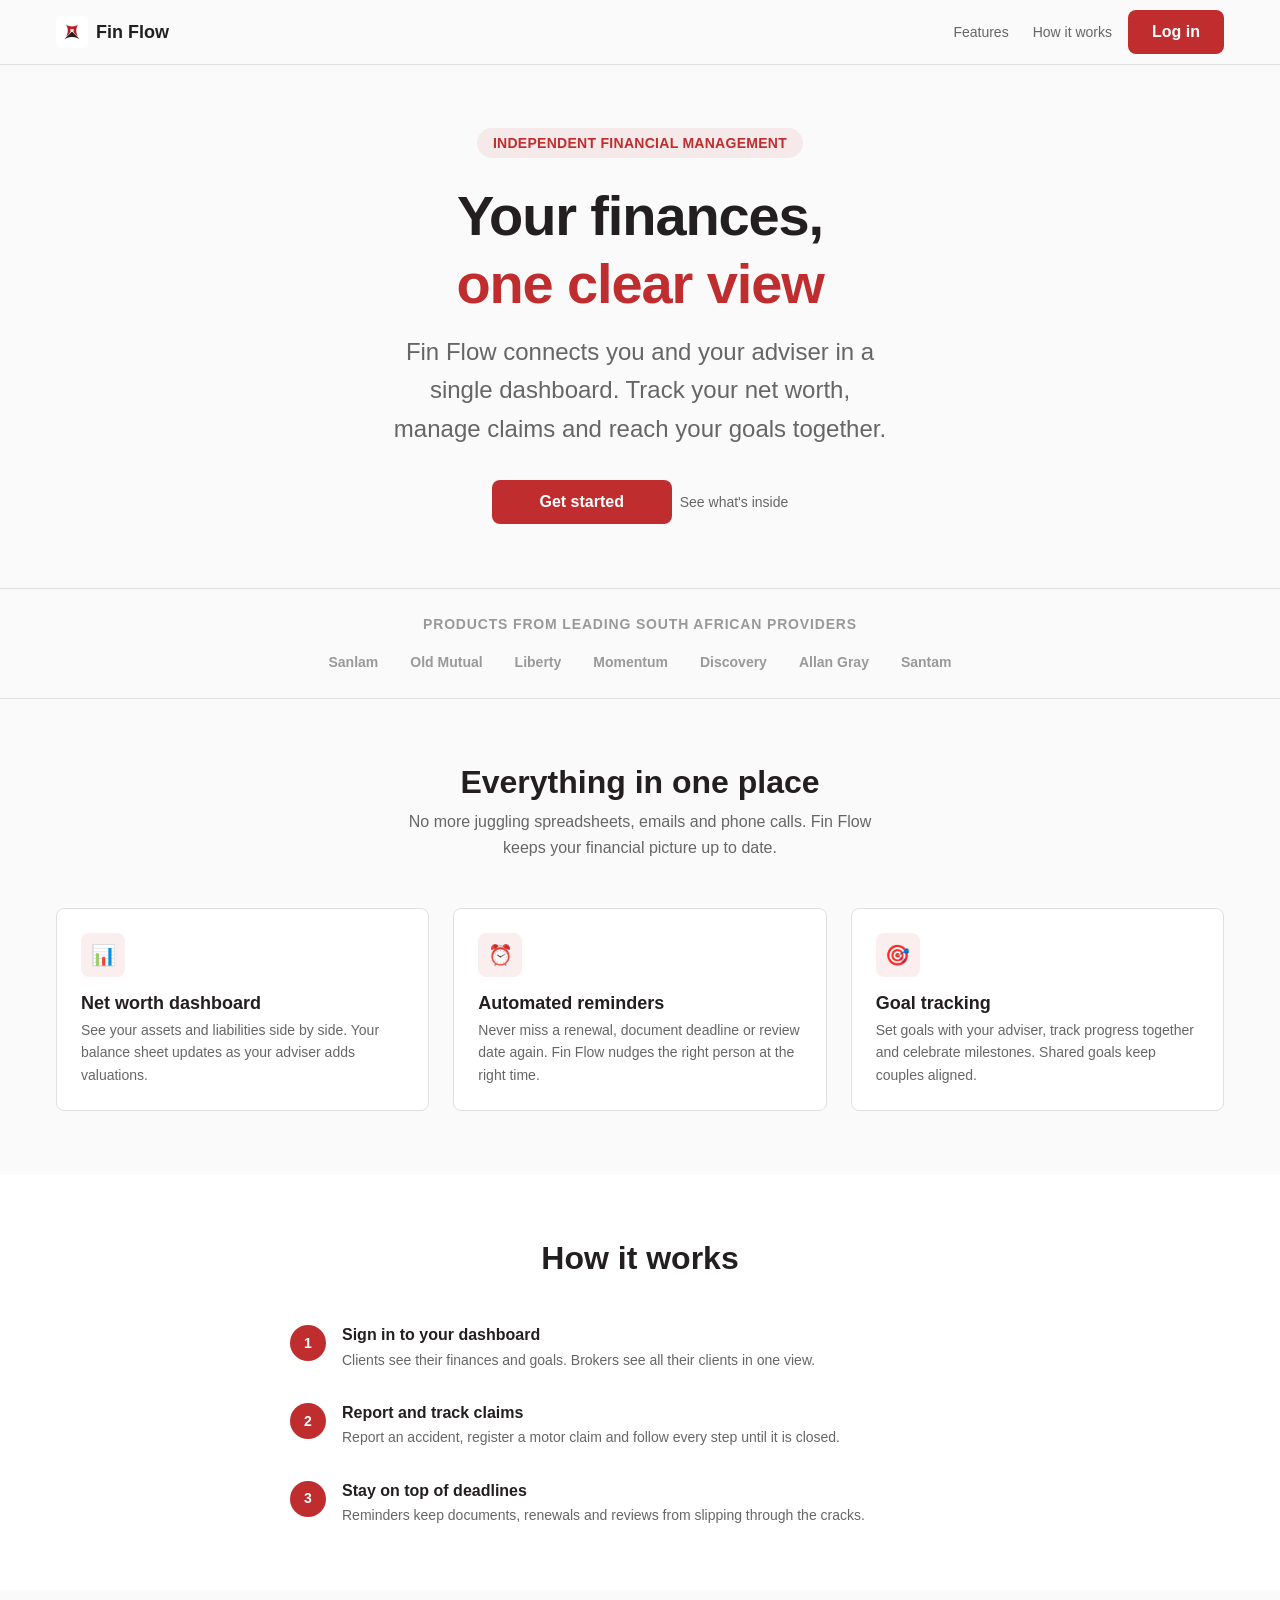
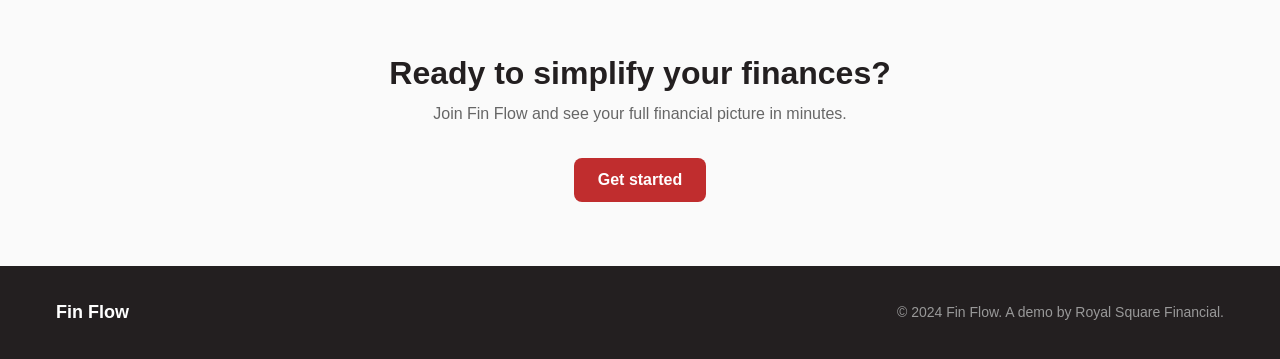
==== index.html @ 64ef0814 "feat: add base styles, landing page layout, and sample data for Fin Flow application - Created base." ====
<!DOCTYPE html>
<html lang="en">
<head>
  <meta charset="UTF-8">
  <meta name="viewport" content="width=device-width, initial-scale=1.0">
  <title>Fin Flow - Financial management for advisers and clients</title>
  <meta name="description" content="Fin Flow connects independent financial advisers with their clients. Track net worth, manage claims and stay on top of goals in one place.">
  <link rel="stylesheet" href="base.css">
  <link rel="stylesheet" href="index.css">
</head>
<body>

  <!-- Header -->
  <header class="site-header">
    <div class="container header-inner">
      <a href="index.html" class="logo" aria-label="Fin Flow home">
        <img src="assets/logo.jpg" alt="Fin Flow logo">
        <span class="logo-name">Fin Flow</span>
      </a>
      <nav class="main-nav" aria-label="Main navigation">
        <a href="#features" class="nav-link">Features</a>
        <a href="#how-it-works" class="nav-link">How it works</a>
        <a href="portal.html" class="btn btn-primary">Log in</a>
      </nav>
    </div>
  </header>

  <!-- Hero -->
  <section class="hero">
    <div class="container">
      <span class="hero-badge">Independent financial management</span>
      <h1>Your finances,<br><span>one clear view</span></h1>
      <p class="hero-sub">Fin Flow connects you and your adviser in a single dashboard. Track your net worth, manage claims and reach your goals together.</p>
      <div class="hero-cta">
        <a href="portal.html" class="btn btn-primary">Get started</a>
        <a href="#features" class="btn-secondary">See what's inside</a>
      </div>
    </div>
  </section>

  <!-- Trust strip -->
  <section class="trust-strip">
    <div class="container">
      <p>Products from leading South African providers</p>
      <div class="trust-logos">
        <span>Sanlam</span>
        <span>Old Mutual</span>
        <span>Liberty</span>
        <span>Momentum</span>
        <span>Discovery</span>
        <span>Allan Gray</span>
        <span>Santam</span>
      </div>
    </div>
  </section>

  <!-- Features -->
  <section class="features" id="features">
    <div class="container">
      <div class="features-heading">
        <h2>Everything in one place</h2>
        <p>No more juggling spreadsheets, emails and phone calls. Fin Flow keeps your financial picture up to date.</p>
      </div>
      <div class="feature-grid">
        <div class="feature-card">
          <div class="feature-icon" aria-hidden="true">&#x1F4CA;</div>
          <h3>Net worth dashboard</h3>
          <p>See your assets and liabilities side by side. Your balance sheet updates as your adviser adds valuations.</p>
        </div>
        <div class="feature-card">
          <div class="feature-icon" aria-hidden="true">&#x23F0;</div>
          <h3>Automated reminders</h3>
          <p>Never miss a renewal, document deadline or review date again. Fin Flow nudges the right person at the right time.</p>
        </div>
        <div class="feature-card">
          <div class="feature-icon" aria-hidden="true">&#x1F3AF;</div>
          <h3>Goal tracking</h3>
          <p>Set goals with your adviser, track progress together and celebrate milestones. Shared goals keep couples aligned.</p>
        </div>
      </div>
    </div>
  </section>

  <!-- How it works -->
  <section class="how-it-works" id="how-it-works">
    <div class="container">
      <h2>How it works</h2>
      <div class="steps">
        <div class="step">
          <div class="step-number" aria-hidden="true">1</div>
          <div>
            <h3>Sign in to your dashboard</h3>
            <p>Clients see their finances and goals. Brokers see all their clients in one view.</p>
          </div>
        </div>
        <div class="step">
          <div class="step-number" aria-hidden="true">2</div>
          <div>
            <h3>Report and track claims</h3>
            <p>Report an accident, register a motor claim and follow every step until it is closed.</p>
          </div>
        </div>
        <div class="step">
          <div class="step-number" aria-hidden="true">3</div>
          <div>
            <h3>Stay on top of deadlines</h3>
            <p>Reminders keep documents, renewals and reviews from slipping through the cracks.</p>
          </div>
        </div>
      </div>
    </div>
  </section>

  <!-- Final CTA -->
  <section class="final-cta">
    <div class="container">
      <h2>Ready to simplify your finances?</h2>
      <p>Join Fin Flow and see your full financial picture in minutes.</p>
      <a href="portal.html" class="btn btn-primary">Get started</a>
    </div>
  </section>

  <!-- Footer -->
  <footer class="site-footer">
    <div class="container footer-inner">
      <span class="footer-logo">Fin Flow</span>
      <span class="footer-copy">&copy; 2024 Fin Flow. A demo by Royal Square Financial.</span>
    </div>
  </footer>

  <script src="data.js"></script>
  <script src="index.js"></script>
</body>
</html>
---- base.css ----
/* ── Colour tokens ── */
:root {
  --crimson: #C02D2E;
  --crimson-hover: #a12425;
  --black: #231F20;
  --offwhite: #FAFAFA;
  --charcoal: #333333;

  /* Tints for borders, cards and subtle backgrounds */
  --grey-100: #f0f0f0;
  --grey-200: #e0e0e0;
  --grey-400: #999999;
  --grey-600: #666666;

  /* Spacing scale */
  --space-xs: 0.25rem;
  --space-sm: 0.5rem;
  --space-md: 1rem;
  --space-lg: 1.5rem;
  --space-xl: 2rem;
  --space-2xl: 3rem;
  --space-3xl: 4rem;

  /* Typography */
  --font-family: -apple-system, BlinkMacSystemFont, "Segoe UI", Roboto, Oxygen,
    Ubuntu, Cantarell, "Helvetica Neue", Arial, sans-serif;
  --font-size-sm: 0.875rem;
  --font-size-base: 1rem;
  --font-size-lg: 1.125rem;
  --font-size-xl: 1.5rem;
  --font-size-2xl: 2rem;
  --font-size-3xl: 2.5rem;
  --line-height: 1.6;

  /* Layout */
  --max-width: 1200px;
  --border-radius: 0.5rem;
}

/* ── Reset ── */
*,
*::before,
*::after {
  box-sizing: border-box;
  margin: 0;
  padding: 0;
}

html {
  scroll-behavior: smooth;
  -webkit-text-size-adjust: 100%;
}

body {
  font-family: var(--font-family);
  font-size: var(--font-size-base);
  line-height: var(--line-height);
  color: var(--charcoal);
  background-color: var(--offwhite);
  min-height: 100vh;
}

img {
  max-width: 100%;
  height: auto;
  display: block;
}

a {
  color: var(--charcoal);
  text-decoration: none;
}

a:hover {
  color: var(--crimson);
}

h1, h2, h3, h4, h5, h6 {
  color: var(--black);
  line-height: 1.2;
}

button {
  font-family: inherit;
  font-size: inherit;
  cursor: pointer;
  border: none;
  background: none;
}

/* ── Common components ── */
.btn {
  display: inline-flex;
  align-items: center;
  justify-content: center;
  padding: var(--space-sm) var(--space-lg);
  min-height: 44px;
  min-width: 44px;
  font-size: var(--font-size-base);
  font-weight: 600;
  border-radius: var(--border-radius);
  transition: background-color 0.2s, color 0.2s, transform 0.1s;
  text-align: center;
  text-decoration: none;
}

.btn:active {
  transform: scale(0.98);
}

.btn-primary {
  background-color: var(--crimson);
  color: #fff;
}

.btn-primary:hover {
  background-color: var(--crimson-hover);
  color: #fff;
}

.btn-primary:focus-visible {
  outline: 3px solid var(--crimson);
  outline-offset: 2px;
}

.btn-outline {
  background-color: transparent;
  color: var(--charcoal);
  border: 2px solid var(--grey-200);
}

.btn-outline:hover {
  border-color: var(--crimson);
  color: var(--crimson);
}

.btn-outline:focus-visible {
  outline: 3px solid var(--crimson);
  outline-offset: 2px;
}

.container {
  width: 100%;
  max-width: var(--max-width);
  margin: 0 auto;
  padding-inline: var(--space-md);
}

/* ── Accessibility ── */
.sr-only {
  position: absolute;
  width: 1px;
  height: 1px;
  padding: 0;
  margin: -1px;
  overflow: hidden;
  clip: rect(0, 0, 0, 0);
  white-space: nowrap;
  border: 0;
}

:focus-visible {
  outline: 3px solid var(--crimson);
  outline-offset: 2px;
}
---- index.css ----
/* ── Landing page ── */

/* Header */
.site-header {
  position: fixed;
  top: 0;
  left: 0;
  right: 0;
  z-index: 100;
  background-color: var(--offwhite);
  border-bottom: 1px solid var(--grey-200);
}

.header-inner {
  display: flex;
  align-items: center;
  justify-content: space-between;
  height: 3.5rem;
}

.logo {
  display: flex;
  align-items: center;
  gap: var(--space-sm);
}

.logo img {
  width: 32px;
  height: 32px;
  border-radius: 4px;
}

.logo-name {
  font-size: var(--font-size-lg);
  font-weight: 700;
  color: var(--black);
}

.main-nav {
  display: flex;
  align-items: center;
  gap: var(--space-sm);
}

.nav-link {
  display: none;
  font-size: var(--font-size-sm);
  font-weight: 500;
  color: var(--grey-600);
  padding: var(--space-xs) var(--space-sm);
  min-height: 44px;
  align-items: center;
}

.nav-link:hover {
  color: var(--black);
}

/* Hero */
.hero {
  padding-top: calc(3.5rem + var(--space-2xl));
  padding-bottom: var(--space-2xl);
  text-align: center;
}

.hero-badge {
  display: inline-block;
  font-size: var(--font-size-sm);
  font-weight: 600;
  color: var(--crimson);
  background-color: rgba(192, 45, 46, 0.08);
  padding: var(--space-xs) var(--space-md);
  border-radius: 100px;
  margin-bottom: var(--space-lg);
  letter-spacing: 0.02em;
  text-transform: uppercase;
}

.hero h1 {
  font-size: var(--font-size-2xl);
  font-weight: 800;
  margin-bottom: var(--space-md);
  letter-spacing: -0.02em;
}

.hero h1 span {
  color: var(--crimson);
}

.hero-sub {
  font-size: var(--font-size-lg);
  color: var(--grey-600);
  max-width: 500px;
  margin: 0 auto var(--space-xl);
}

.hero-cta {
  display: flex;
  flex-direction: column;
  align-items: center;
  gap: var(--space-sm);
}

.hero-cta .btn {
  width: 100%;
  max-width: 280px;
}

.hero-cta .btn-secondary {
  font-size: var(--font-size-sm);
  color: var(--grey-600);
  min-height: 44px;
  display: inline-flex;
  align-items: center;
}

.hero-cta .btn-secondary:hover {
  color: var(--crimson);
}

/* Trust strip */
.trust-strip {
  padding: var(--space-lg) 0;
  text-align: center;
  border-top: 1px solid var(--grey-200);
  border-bottom: 1px solid var(--grey-200);
}

.trust-strip p {
  font-size: var(--font-size-sm);
  color: var(--grey-400);
  text-transform: uppercase;
  letter-spacing: 0.06em;
  font-weight: 600;
}

.trust-logos {
  display: flex;
  flex-wrap: wrap;
  justify-content: center;
  gap: var(--space-md) var(--space-xl);
  margin-top: var(--space-md);
}

.trust-logos span {
  font-size: var(--font-size-sm);
  font-weight: 700;
  color: var(--grey-400);
}

/* Features */
.features {
  padding: var(--space-3xl) 0;
}

.features-heading {
  text-align: center;
  margin-bottom: var(--space-2xl);
}

.features-heading h2 {
  font-size: var(--font-size-xl);
  margin-bottom: var(--space-sm);
}

.features-heading p {
  color: var(--grey-600);
  max-width: 480px;
  margin: 0 auto;
}

.feature-grid {
  display: grid;
  gap: var(--space-lg);
}

.feature-card {
  background: #fff;
  border: 1px solid var(--grey-200);
  border-radius: var(--border-radius);
  padding: var(--space-lg);
}

.feature-icon {
  width: 44px;
  height: 44px;
  border-radius: var(--border-radius);
  background-color: rgba(192, 45, 46, 0.08);
  display: flex;
  align-items: center;
  justify-content: center;
  margin-bottom: var(--space-md);
  font-size: 1.25rem;
}

.feature-card h3 {
  font-size: var(--font-size-lg);
  margin-bottom: var(--space-xs);
}

.feature-card p {
  font-size: var(--font-size-sm);
  color: var(--grey-600);
}

/* How it works */
.how-it-works {
  padding: var(--space-3xl) 0;
  background: #fff;
}

.how-it-works h2 {
  text-align: center;
  font-size: var(--font-size-xl);
  margin-bottom: var(--space-2xl);
}

.steps {
  display: grid;
  gap: var(--space-xl);
  max-width: 600px;
  margin: 0 auto;
}

.step {
  display: flex;
  gap: var(--space-md);
  align-items: flex-start;
}

.step-number {
  flex-shrink: 0;
  width: 36px;
  height: 36px;
  border-radius: 50%;
  background-color: var(--crimson);
  color: #fff;
  font-weight: 700;
  font-size: var(--font-size-sm);
  display: flex;
  align-items: center;
  justify-content: center;
}

.step h3 {
  font-size: var(--font-size-base);
  margin-bottom: var(--space-xs);
}

.step p {
  font-size: var(--font-size-sm);
  color: var(--grey-600);
}

/* Final CTA */
.final-cta {
  padding: var(--space-3xl) 0;
  text-align: center;
}

.final-cta h2 {
  font-size: var(--font-size-xl);
  margin-bottom: var(--space-sm);
}

.final-cta p {
  color: var(--grey-600);
  margin-bottom: var(--space-xl);
}

/* Footer */
.site-footer {
  background-color: var(--black);
  color: #fff;
  padding: var(--space-xl) 0;
}

.footer-inner {
  display: flex;
  flex-direction: column;
  align-items: center;
  gap: var(--space-md);
  text-align: center;
}

.footer-logo {
  font-size: var(--font-size-lg);
  font-weight: 700;
  color: #fff;
}

.footer-copy {
  font-size: var(--font-size-sm);
  color: var(--grey-400);
}

/* ── Tablet: 768px+ ── */
@media (min-width: 768px) {
  .hero h1 {
    font-size: var(--font-size-3xl);
  }

  .hero-cta {
    flex-direction: row;
    justify-content: center;
  }

  .hero-cta .btn {
    width: auto;
    min-width: 180px;
  }

  .feature-grid {
    grid-template-columns: repeat(3, 1fr);
  }

  .steps {
    max-width: 700px;
  }

  .nav-link {
    display: flex;
  }
}

/* ── Desktop: 1280px+ ── */
@media (min-width: 1280px) {
  .header-inner {
    height: 4rem;
  }

  .hero {
    padding-top: calc(4rem + var(--space-3xl));
    padding-bottom: var(--space-3xl);
  }

  .hero h1 {
    font-size: 3.5rem;
  }

  .hero-sub {
    font-size: var(--font-size-xl);
  }

  .features-heading h2,
  .how-it-works h2,
  .final-cta h2 {
    font-size: var(--font-size-2xl);
  }

  .footer-inner {
    flex-direction: row;
    justify-content: space-between;
  }
}
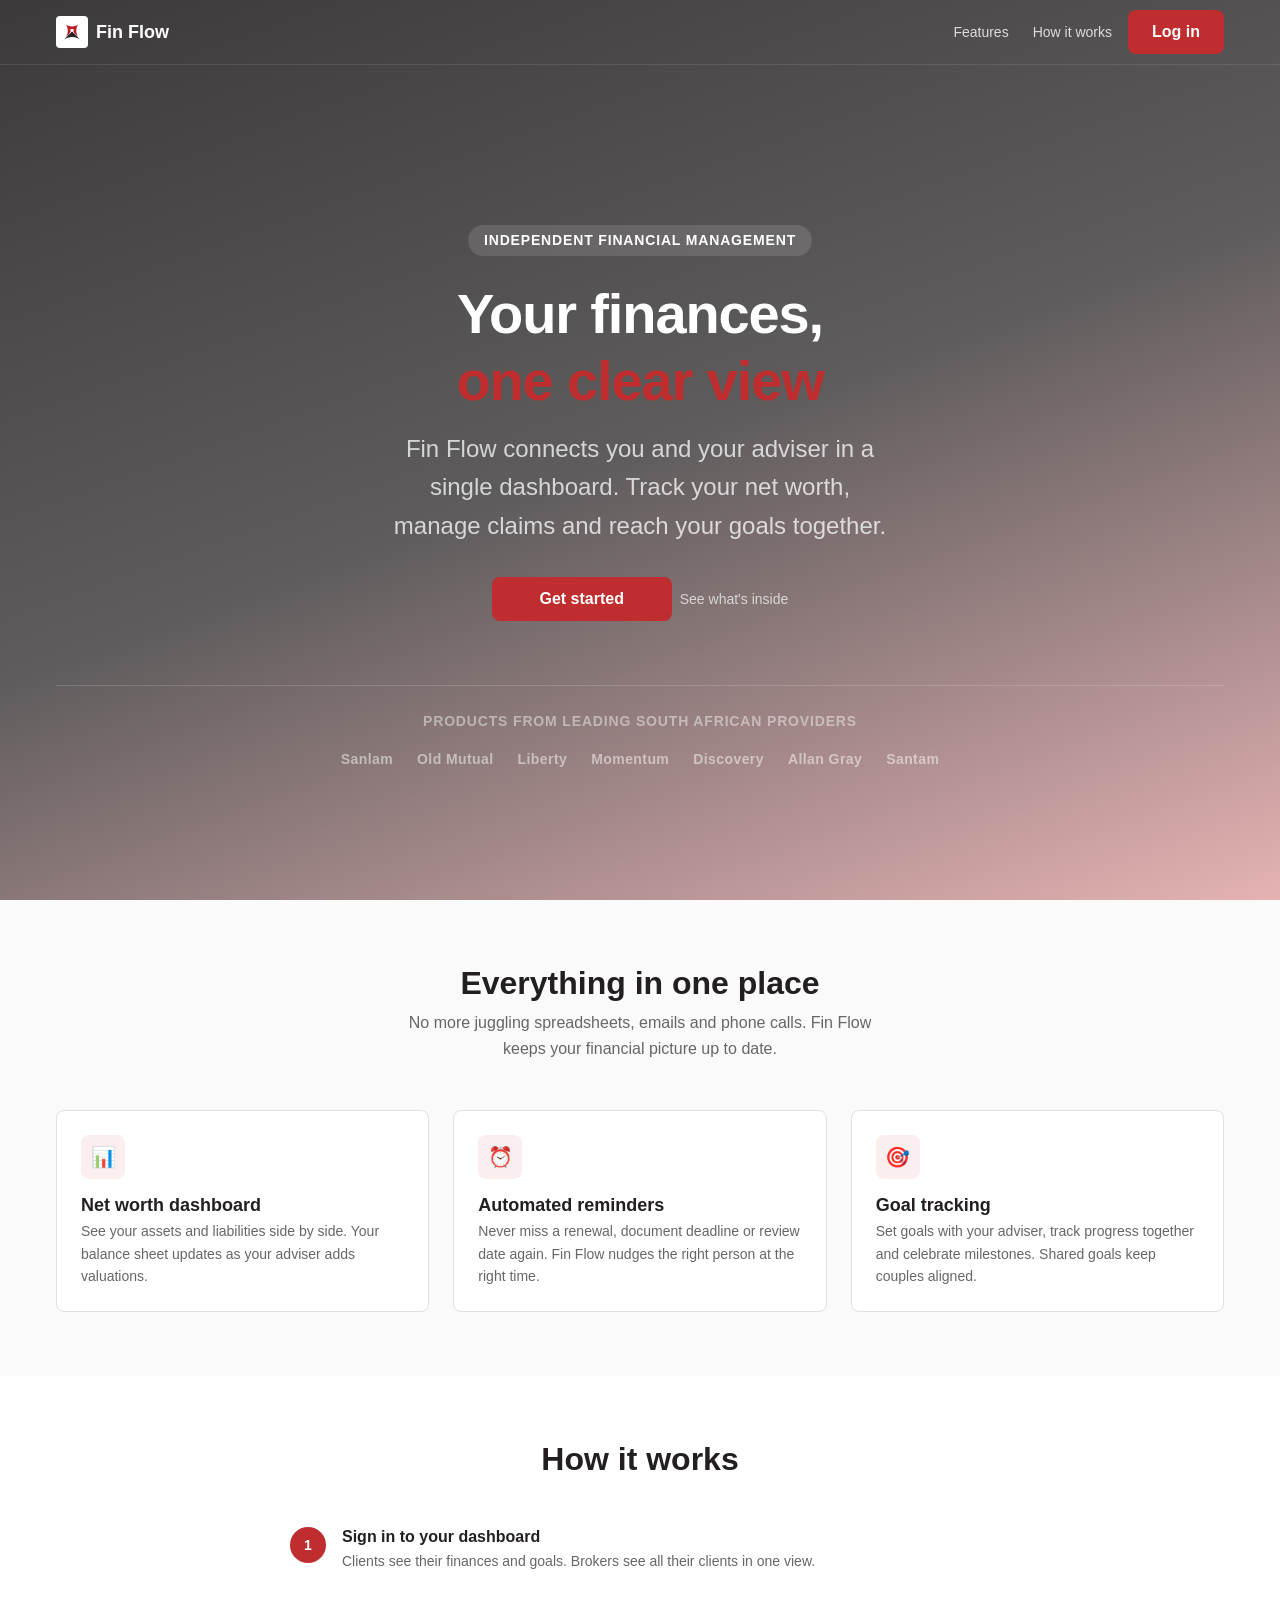
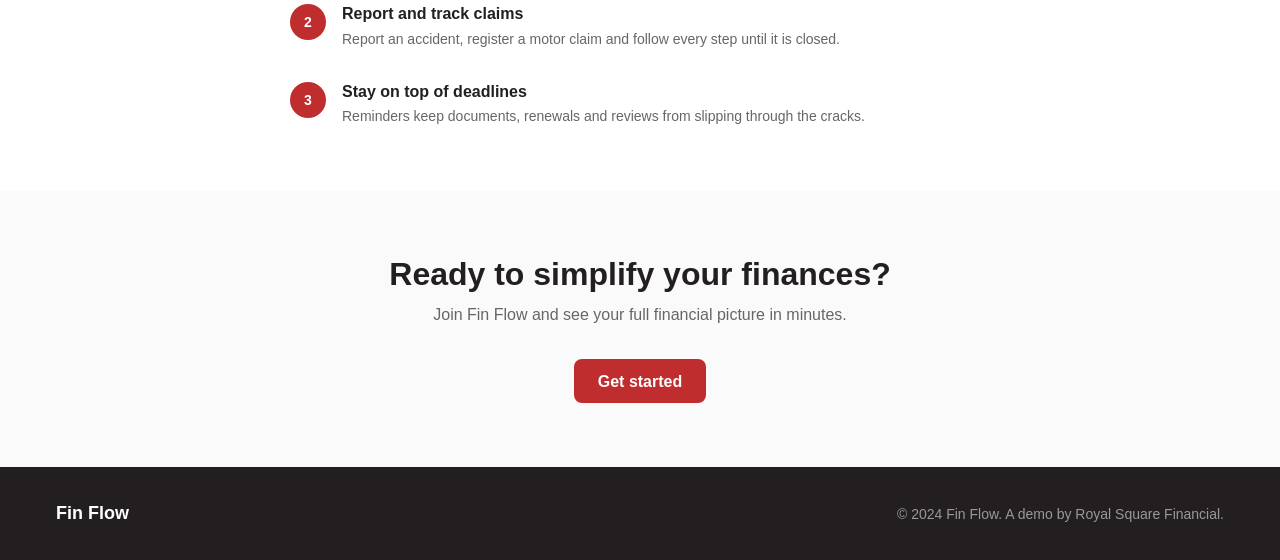
==== commit aaaafa5a: "feat: enhance landing page styles and functionality with hero overlay and improved header behavior" ====
--- a/index.html
+++ b/index.html
@@ -27,7 +27,8 @@
 
   <!-- Hero -->
   <section class="hero">
-    <div class="container">
+    <div class="hero-overlay"></div>
+    <div class="container hero-content">
       <span class="hero-badge">Independent financial management</span>
       <h1>Your finances,<br><span>one clear view</span></h1>
       <p class="hero-sub">Fin Flow connects you and your adviser in a single dashboard. Track your net worth, manage claims and reach your goals together.</p>
@@ -35,21 +36,17 @@
         <a href="portal.html" class="btn btn-primary">Get started</a>
         <a href="#features" class="btn-secondary">See what's inside</a>
       </div>
-    </div>
-  </section>
-
-  <!-- Trust strip -->
-  <section class="trust-strip">
-    <div class="container">
-      <p>Products from leading South African providers</p>
-      <div class="trust-logos">
-        <span>Sanlam</span>
-        <span>Old Mutual</span>
-        <span>Liberty</span>
-        <span>Momentum</span>
-        <span>Discovery</span>
-        <span>Allan Gray</span>
-        <span>Santam</span>
+      <div class="hero-trust">
+        <p class="hero-trust-label">Products from leading South African providers</p>
+        <div class="trust-logos">
+          <span>Sanlam</span>
+          <span>Old Mutual</span>
+          <span>Liberty</span>
+          <span>Momentum</span>
+          <span>Discovery</span>
+          <span>Allan Gray</span>
+          <span>Santam</span>
+        </div>
       </div>
     </div>
   </section>
--- a/index.css
+++ b/index.css
@@ -7,8 +7,23 @@
   left: 0;
   right: 0;
   z-index: 100;
+  background-color: transparent;
+  border-bottom: 1px solid rgba(255, 255, 255, 0.1);
+  transition: background-color 0.3s, border-color 0.3s;
+}
+
+.site-header.scrolled {
   background-color: var(--offwhite);
-  border-bottom: 1px solid var(--grey-200);
+  border-bottom-color: var(--grey-200);
+}
+
+.site-header.scrolled .logo-name,
+.site-header.scrolled .nav-link {
+  color: var(--black);
+}
+
+.site-header.scrolled .nav-link:hover {
+  color: var(--crimson);
 }
 
 .header-inner {
@@ -33,7 +48,7 @@
 .logo-name {
   font-size: var(--font-size-lg);
   font-weight: 700;
-  color: var(--black);
+  color: #fff;
 }
 
 .main-nav {
@@ -46,33 +61,59 @@
   display: none;
   font-size: var(--font-size-sm);
   font-weight: 500;
-  color: var(--grey-600);
+  color: rgba(255, 255, 255, 0.8);
   padding: var(--space-xs) var(--space-sm);
   min-height: 44px;
   align-items: center;
 }
 
 .nav-link:hover {
-  color: var(--black);
+  color: #fff;
 }
 
 /* Hero */
 .hero {
-  padding-top: calc(3.5rem + var(--space-2xl));
-  padding-bottom: var(--space-2xl);
+  position: relative;
+  min-height: 100vh;
+  display: flex;
+  align-items: center;
+  justify-content: center;
   text-align: center;
+  background-image: url('https://images.unsplash.com/photo-1580060839134-75a5edca2e99?w=1920&q=80');
+  background-size: cover;
+  background-position: center 40%;
+  background-repeat: no-repeat;
+  overflow: hidden;
+}
+
+.hero-overlay {
+  position: absolute;
+  inset: 0;
+  background: linear-gradient(
+    160deg,
+    rgba(35, 31, 32, 0.88) 0%,
+    rgba(35, 31, 32, 0.72) 50%,
+    rgba(192, 45, 46, 0.35) 100%
+  );
+  z-index: 1;
+}
+
+.hero-content {
+  position: relative;
+  z-index: 2;
+  padding-block: calc(3.5rem + var(--space-xl)) var(--space-xl);
 }
 
 .hero-badge {
   display: inline-block;
   font-size: var(--font-size-sm);
   font-weight: 600;
-  color: var(--crimson);
-  background-color: rgba(192, 45, 46, 0.08);
+  color: #fff;
+  background-color: rgba(255, 255, 255, 0.12);
   padding: var(--space-xs) var(--space-md);
   border-radius: 100px;
   margin-bottom: var(--space-lg);
-  letter-spacing: 0.02em;
+  letter-spacing: 0.06em;
   text-transform: uppercase;
 }
 
@@ -81,6 +122,7 @@
   font-weight: 800;
   margin-bottom: var(--space-md);
   letter-spacing: -0.02em;
+  color: #fff;
 }
 
 .hero h1 span {
@@ -89,7 +131,7 @@
 
 .hero-sub {
   font-size: var(--font-size-lg);
-  color: var(--grey-600);
+  color: rgba(255, 255, 255, 0.75);
   max-width: 500px;
   margin: 0 auto var(--space-xl);
 }
@@ -108,44 +150,44 @@
 
 .hero-cta .btn-secondary {
   font-size: var(--font-size-sm);
-  color: var(--grey-600);
+  color: rgba(255, 255, 255, 0.7);
   min-height: 44px;
   display: inline-flex;
   align-items: center;
 }
 
 .hero-cta .btn-secondary:hover {
-  color: var(--crimson);
-}
-
-/* Trust strip */
-.trust-strip {
-  padding: var(--space-lg) 0;
-  text-align: center;
-  border-top: 1px solid var(--grey-200);
-  border-bottom: 1px solid var(--grey-200);
-}
-
-.trust-strip p {
-  font-size: var(--font-size-sm);
-  color: var(--grey-400);
+  color: #fff;
+}
+
+/* Hero trust strip */
+.hero-trust {
+  margin-top: var(--space-3xl);
+  padding-top: var(--space-lg);
+  border-top: 1px solid rgba(255, 255, 255, 0.15);
+}
+
+.hero-trust-label {
+  font-size: var(--font-size-sm);
+  color: rgba(255, 255, 255, 0.45);
   text-transform: uppercase;
   letter-spacing: 0.06em;
   font-weight: 600;
+  margin-bottom: var(--space-md);
 }
 
 .trust-logos {
   display: flex;
   flex-wrap: wrap;
   justify-content: center;
-  gap: var(--space-md) var(--space-xl);
-  margin-top: var(--space-md);
+  gap: var(--space-sm) var(--space-lg);
 }
 
 .trust-logos span {
   font-size: var(--font-size-sm);
   font-weight: 700;
-  color: var(--grey-400);
+  color: rgba(255, 255, 255, 0.5);
+  letter-spacing: 0.03em;
 }
 
 /* Features */
@@ -329,9 +371,8 @@
     height: 4rem;
   }
 
-  .hero {
+  .hero-content {
     padding-top: calc(4rem + var(--space-3xl));
-    padding-bottom: var(--space-3xl);
   }
 
   .hero h1 {
@@ -340,6 +381,10 @@
 
   .hero-sub {
     font-size: var(--font-size-xl);
+  }
+
+  .hero-trust {
+    margin-top: var(--space-3xl);
   }
 
   .features-heading h2,
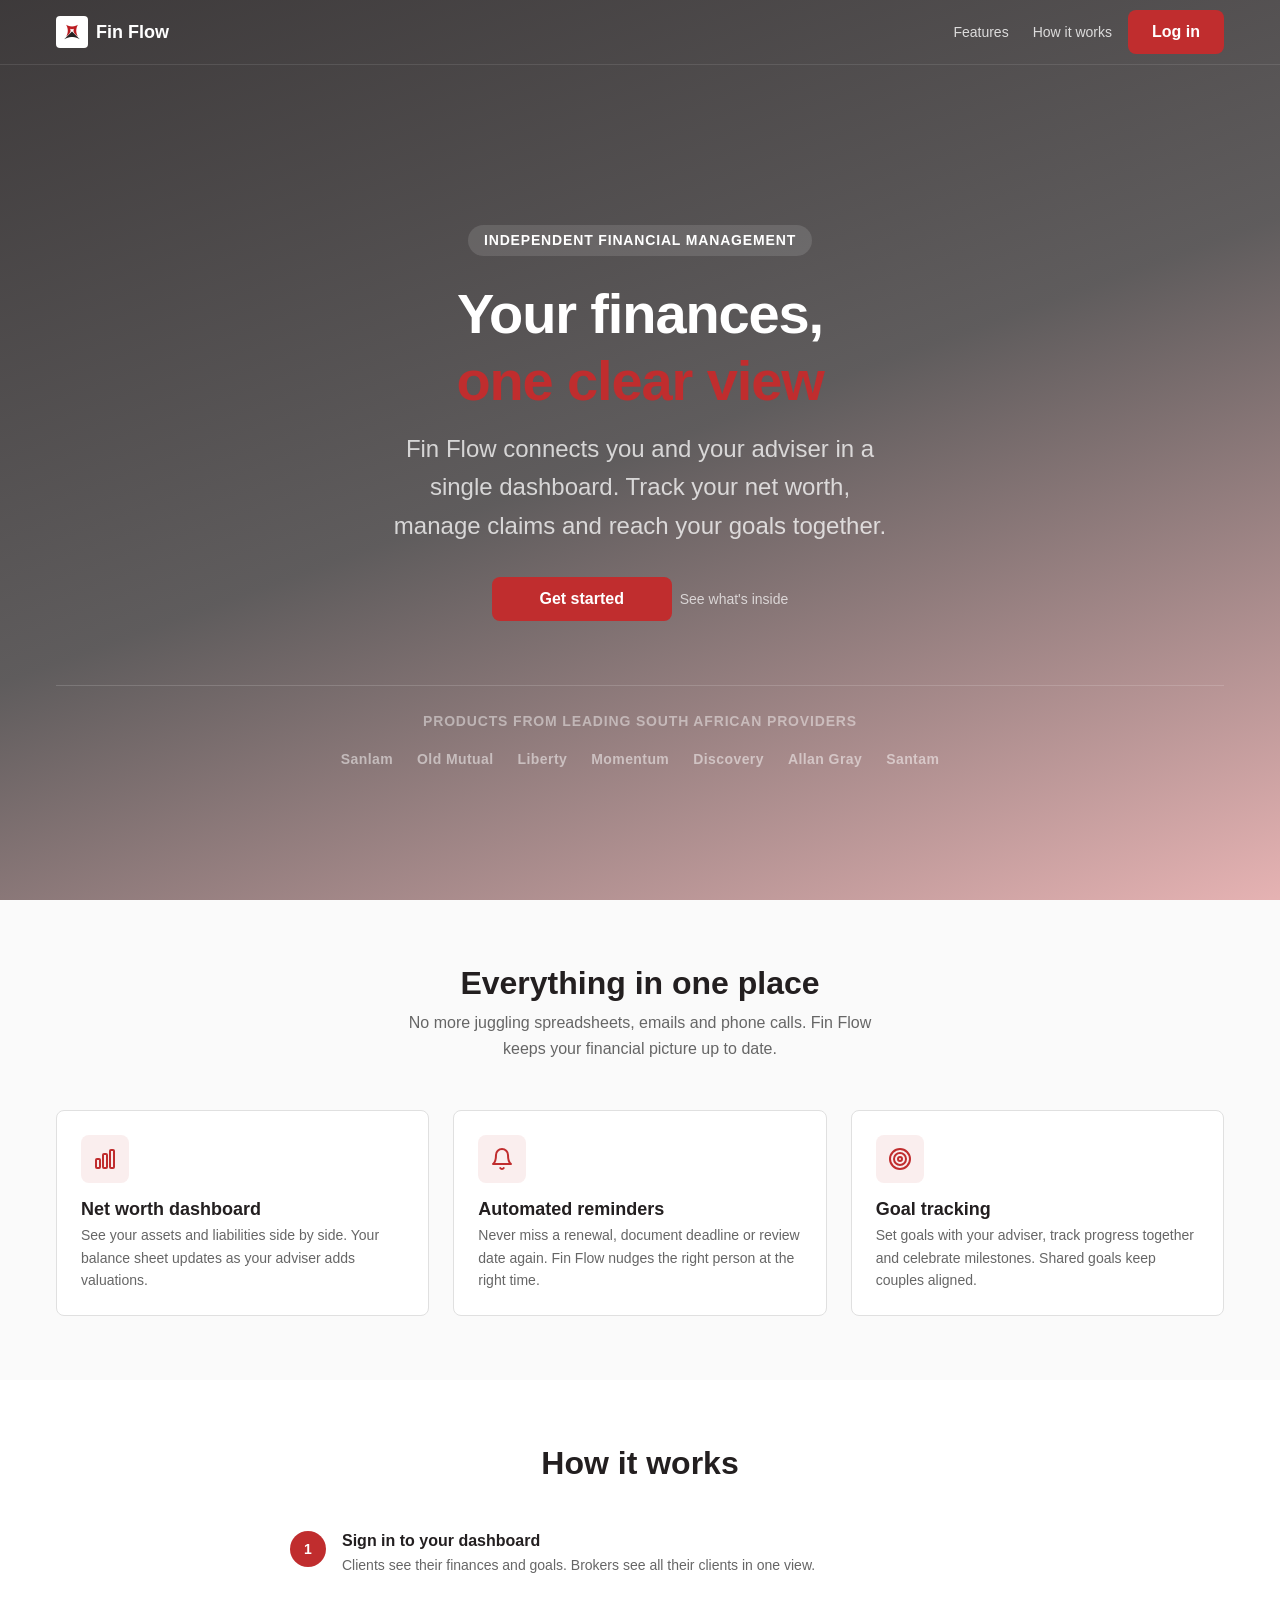
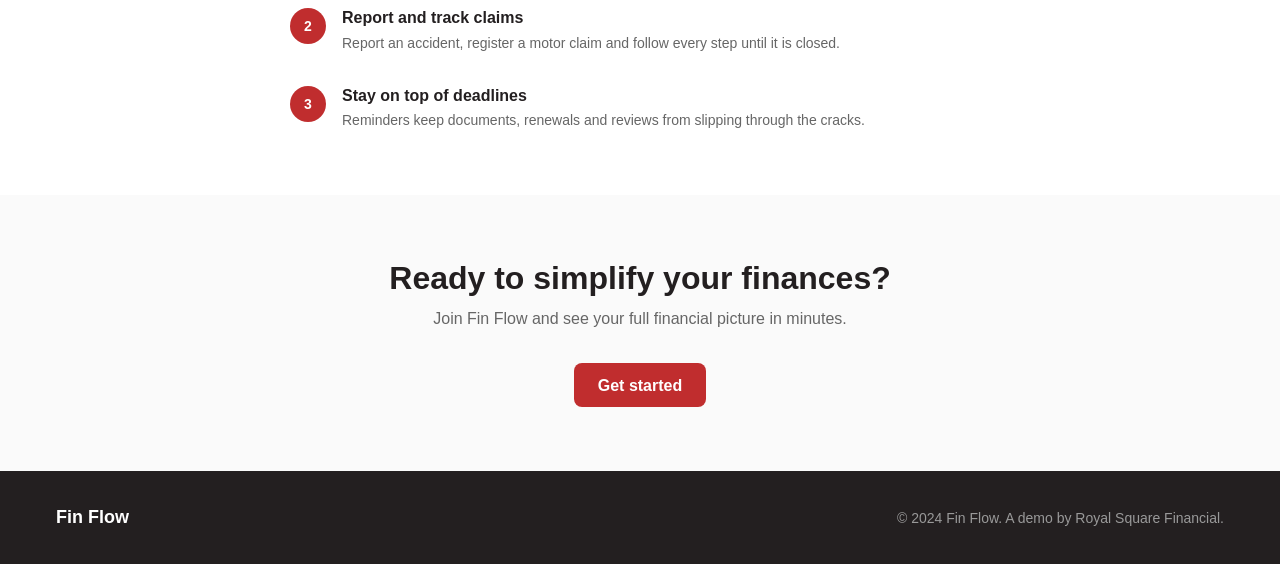
==== commit 3df4a1b9: "feat: enhance feature cards with SVG icons and hover effects" ====
--- a/index.html
+++ b/index.html
@@ -60,17 +60,34 @@
       </div>
       <div class="feature-grid">
         <div class="feature-card">
-          <div class="feature-icon" aria-hidden="true">&#x1F4CA;</div>
+          <div class="feature-icon" aria-hidden="true">
+            <svg width="24" height="24" viewBox="0 0 24 24" fill="none" stroke="currentColor" stroke-width="2" stroke-linecap="round" stroke-linejoin="round">
+              <rect x="3" y="12" width="4" height="9" rx="1"/>
+              <rect x="10" y="7" width="4" height="14" rx="1"/>
+              <rect x="17" y="3" width="4" height="18" rx="1"/>
+            </svg>
+          </div>
           <h3>Net worth dashboard</h3>
           <p>See your assets and liabilities side by side. Your balance sheet updates as your adviser adds valuations.</p>
         </div>
         <div class="feature-card">
-          <div class="feature-icon" aria-hidden="true">&#x23F0;</div>
+          <div class="feature-icon" aria-hidden="true">
+            <svg width="24" height="24" viewBox="0 0 24 24" fill="none" stroke="currentColor" stroke-width="2" stroke-linecap="round" stroke-linejoin="round">
+              <path d="M18 8A6 6 0 0 0 6 8c0 7-3 9-3 9h18s-3-2-3-9"/>
+              <path d="M13.73 21a2 2 0 0 1-3.46 0"/>
+            </svg>
+          </div>
           <h3>Automated reminders</h3>
           <p>Never miss a renewal, document deadline or review date again. Fin Flow nudges the right person at the right time.</p>
         </div>
         <div class="feature-card">
-          <div class="feature-icon" aria-hidden="true">&#x1F3AF;</div>
+          <div class="feature-icon" aria-hidden="true">
+            <svg width="24" height="24" viewBox="0 0 24 24" fill="none" stroke="currentColor" stroke-width="2" stroke-linecap="round" stroke-linejoin="round">
+              <circle cx="12" cy="12" r="10"/>
+              <circle cx="12" cy="12" r="6"/>
+              <circle cx="12" cy="12" r="2"/>
+            </svg>
+          </div>
           <h3>Goal tracking</h3>
           <p>Set goals with your adviser, track progress together and celebrate milestones. Shared goals keep couples aligned.</p>
         </div>
--- a/index.css
+++ b/index.css
@@ -221,18 +221,31 @@
   border: 1px solid var(--grey-200);
   border-radius: var(--border-radius);
   padding: var(--space-lg);
+  transition: transform 0.25s ease, box-shadow 0.25s ease, border-color 0.25s ease;
+}
+
+.feature-card:hover {
+  transform: translateY(-6px);
+  box-shadow: 0 12px 28px rgba(35, 31, 32, 0.1);
+  border-color: var(--grey-400);
 }
 
 .feature-icon {
-  width: 44px;
-  height: 44px;
+  width: 48px;
+  height: 48px;
   border-radius: var(--border-radius);
   background-color: rgba(192, 45, 46, 0.08);
   display: flex;
   align-items: center;
   justify-content: center;
   margin-bottom: var(--space-md);
-  font-size: 1.25rem;
+  color: var(--crimson);
+  transition: background-color 0.25s ease;
+}
+
+.feature-card:hover .feature-icon {
+  background-color: var(--crimson);
+  color: #fff;
 }
 
 .feature-card h3 {
